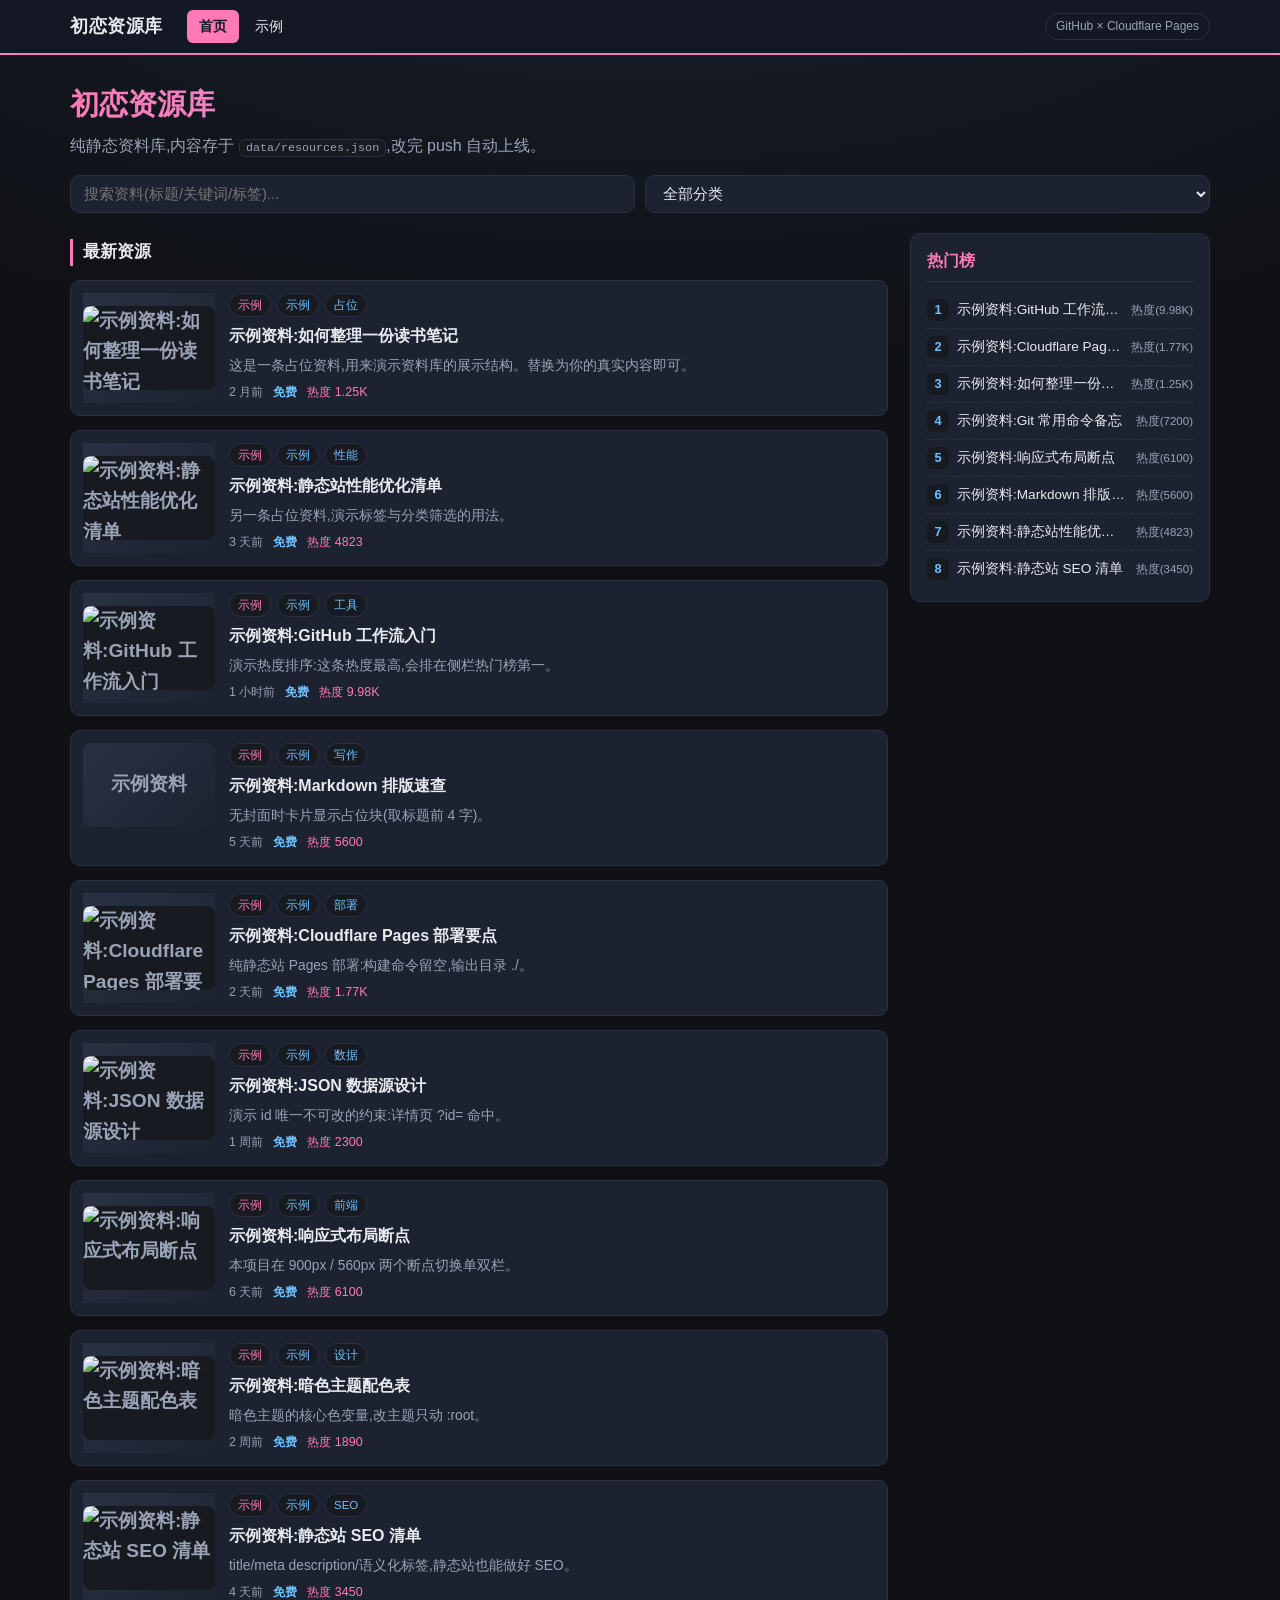
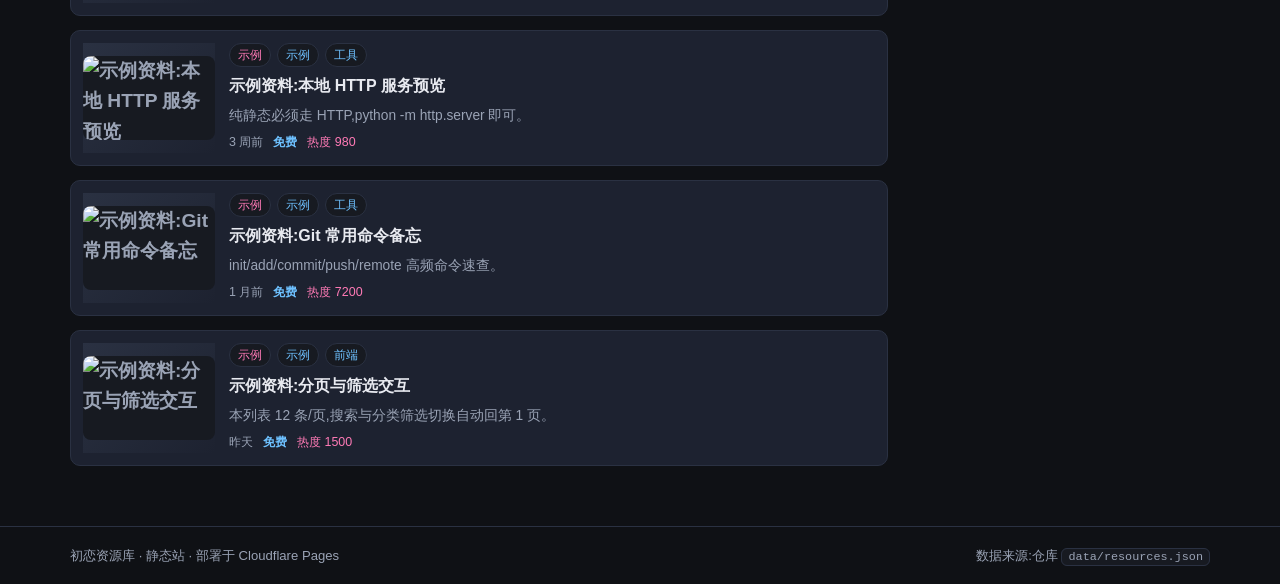
==== index.html @ 0c2ec6d4 "feat: adopt vip.gamers520.com layout (multi-nav + list + sidebar hot-rank + pager) and add cover/hot" ====
<!DOCTYPE html>
<html lang="zh-CN">
<head>
  <meta charset="UTF-8" />
  <meta name="viewport" content="width=device-width, initial-scale=1.0" />
  <title>初恋资源库</title>
  <meta name="description" content="初恋资源库 —— 一个轻量静态资料库,通过 GitHub + Cloudflare Pages 部署。" />
  <link rel="stylesheet" href="assets/styles.css" />
</head>
<body>
  <header class="site-header">
    <div class="wrap nav">
      <a class="brand" href="index.html">初恋资源库</a>
      <nav class="nav-cats" id="nav-cats"><!-- 顶部多栏目导航:首页 + 各分类,由 app.js 从数据生成 --></nav>
      <span class="tag">GitHub × Cloudflare Pages</span>
    </div>
  </header>

  <main class="wrap">
    <section class="hero">
      <h1>初恋资源库</h1>
      <p class="lead">纯静态资料库,内容存于 <code>data/resources.json</code>,改完 push 自动上线。</p>
      <div class="controls">
        <input id="search" type="search" placeholder="搜索资料(标题/关键词/标签)..." aria-label="搜索" />
        <select id="filter-category" aria-label="按分类筛选"></select>
      </div>
    </section>

    <div class="content-grid">
      <!-- 主列表区(左图右文卡片 + 分页) -->
      <section class="list-col">
        <div class="section-title">最新资源</div>
        <div id="catalog" class="catalog" aria-live="polite">
          <p class="muted">正在加载资料列表...</p>
        </div>
        <nav id="pager" class="pager" aria-label="分页"></nav>
      </section>

      <!-- 侧栏热门榜(参考站版式) -->
      <aside class="side-col" id="sidebar"></aside>
    </div>
  </main>

  <footer class="site-footer">
    <div class="wrap">
      <span>初恋资源库 · 静态站 · 部署于 Cloudflare Pages</span>
      <span class="muted">数据来源:仓库 <code>data/resources.json</code></span>
    </div>
  </footer>

  <script src="assets/app.js"></script>
</body>
</html>
---- assets/styles.css ----
:root {
  --bg: #0f1115;
  --bg-soft: #171a21;
  --card: #1d2230;
  --card-hover: #242b3b;
  --text: #e8eaf0;
  --muted: #9aa3b5;
  --accent: #ff7ab6;
  --accent-2: #6ec1ff;
  --border: #2a3142;
  --radius: 10px;
  --max: 1180px;
}

* { box-sizing: border-box; }
html { scroll-behavior: smooth; }
body {
  margin: 0;
  font-family: -apple-system, BlinkMacSystemFont, "Segoe UI", "PingFang SC", "Microsoft YaHei", Roboto, Helvetica, Arial, sans-serif;
  background: radial-gradient(1200px 600px at 50% -10%, #1a2030, var(--bg));
  color: var(--text);
  line-height: 1.6;
}
.wrap { max-width: var(--max); margin: 0 auto; padding: 0 20px; }
a { color: var(--accent-2); text-decoration: none; }
a:hover { text-decoration: underline; }
code {
  background: var(--bg-soft);
  border: 1px solid var(--border);
  border-radius: 6px;
  padding: 1px 6px;
  font-size: 0.9em;
}
.muted { color: var(--muted); }

/* ===== 顶部导航(深色,参考站式) ===== */
.site-header {
  position: sticky;
  top: 0;
  z-index: 20;
  background: #141824;
  border-bottom: 2px solid var(--accent);
}
.site-header .nav {
  display: flex;
  align-items: center;
  gap: 16px;
  padding: 10px 20px;
  flex-wrap: wrap;
}
.brand { font-weight: 800; font-size: 1.1rem; color: var(--text); letter-spacing: 0.5px; }
.brand:hover { color: var(--accent); text-decoration: none; }
.nav-cats { display: flex; flex-wrap: wrap; gap: 4px; margin-left: 8px; }
.nav-item {
  color: var(--text);
  font-size: 0.9rem;
  padding: 5px 12px;
  border-radius: 6px;
  white-space: nowrap;
}
.nav-item:hover { background: var(--card-hover); color: var(--accent-2); text-decoration: none; }
.nav-item.active { background: var(--accent); color: #141824; font-weight: 600; }
.tag {
  color: var(--muted);
  font-size: 0.75rem;
  border: 1px solid var(--border);
  border-radius: 999px;
  padding: 3px 10px;
  margin-left: auto;
}

/* ===== 顶部 hero ===== */
.hero { padding: 26px 0 10px; }
.hero h1 {
  margin: 0 0 6px;
  font-size: 1.8rem;
  background: linear-gradient(90deg, var(--accent), var(--accent-2));
  -webkit-background-clip: text;
  background-clip: text;
  color: transparent;
}
.lead { color: var(--muted); margin: 0 0 16px; max-width: 680px; }
.controls { display: flex; gap: 10px; flex-wrap: wrap; }
.controls input, .controls select {
  flex: 1 1 220px;
  background: var(--card);
  border: 1px solid var(--border);
  color: var(--text);
  border-radius: var(--radius);
  padding: 9px 13px;
  font-size: 0.92rem;
  outline: none;
}
.controls input:focus, .controls select:focus { border-color: var(--accent-2); }

/* ===== 主列表 + 侧栏 两栏布局 ===== */
.content-grid {
  display: grid;
  grid-template-columns: 1fr 300px;
  gap: 22px;
  padding: 10px 0 40px;
}
.section-title {
  font-size: 1.05rem;
  font-weight: 700;
  color: var(--text);
  border-left: 3px solid var(--accent);
  padding-left: 10px;
  margin: 6px 0 14px;
}

/* ===== 主列表卡片(左图右文)===== */
.catalog { display: flex; flex-direction: column; gap: 14px; }
.card {
  display: flex;
  gap: 14px;
  background: var(--card);
  border: 1px solid var(--border);
  border-radius: var(--radius);
  padding: 12px;
  transition: transform 0.12s ease, background 0.12s ease, border-color 0.12s ease;
}
.card:hover { transform: translateY(-1px); background: var(--card-hover); border-color: var(--accent-2); }
.cover-wrap { flex: 0 0 132px; width: 132px; }
.cover {
  width: 132px;
  height: 84px;
  object-fit: cover;
  border-radius: 8px;
  display: block;
  background: var(--bg-soft);
}
.cover-fallback {
  display: flex;
  align-items: center;
  justify-content: center;
  background: linear-gradient(135deg, #2a3142, #1d2230);
  color: var(--muted);
  font-size: 1.2rem;
  font-weight: 700;
}
.card-main { flex: 1; min-width: 0; display: flex; flex-direction: column; gap: 6px; }
.chips { display: flex; flex-wrap: wrap; gap: 6px; }
.chip {
  font-size: 0.72rem;
  padding: 2px 8px;
  border-radius: 999px;
  background: var(--bg-soft);
  border: 1px solid var(--border);
  color: var(--accent-2);
}
.chip.cat { color: var(--accent); }
.card h3 { margin: 0; font-size: 1rem; }
.card h3 a { color: var(--text); }
.card h3 a:hover { color: var(--accent); text-decoration: none; }
.card .summary { margin: 0; color: var(--muted); font-size: 0.86rem; }
.card .meta { display: flex; flex-wrap: wrap; gap: 10px; font-size: 0.78rem; color: var(--muted); }
.card .meta .free { color: var(--accent-2); font-weight: 600; }
.card .meta .hot { color: var(--accent); }
.empty { grid-column: 1 / -1; text-align: center; padding: 30px 0; color: var(--muted); }

/* ===== 分页 ===== */
.pager { display: flex; gap: 6px; justify-content: center; flex-wrap: wrap; margin-top: 22px; }
.pager.hidden { display: none; }
.page-btn {
  min-width: 36px;
  padding: 6px 10px;
  background: var(--card);
  border: 1px solid var(--border);
  color: var(--text);
  border-radius: 8px;
  font-size: 0.85rem;
  cursor: pointer;
}
.page-btn:hover:not(:disabled) { border-color: var(--accent-2); }
.page-btn.active { background: var(--accent); color: #141824; font-weight: 700; border-color: var(--accent); }
.page-btn:disabled { opacity: 0.4; cursor: not-allowed; }

/* ===== 侧栏热门榜 ===== */
.side-col { position: sticky; top: 76px; align-self: start; }
.side-box {
  background: var(--card);
  border: 1px solid var(--border);
  border-radius: var(--radius);
  padding: 14px 16px;
}
.side-box h4 {
  margin: 0 0 10px;
  font-size: 1rem;
  font-weight: 700;
  color: var(--accent);
  border-bottom: 1px solid var(--border);
  padding-bottom: 8px;
}
.rank-list { list-style: none; margin: 0; padding: 0; }
.rank-list li {
  display: flex;
  align-items: center;
  gap: 8px;
  padding: 7px 0;
  border-bottom: 1px dashed var(--border);
  font-size: 0.85rem;
}
.rank-list li:last-child { border-bottom: none; }
.rank-num {
  flex: 0 0 22px;
  width: 22px;
  height: 22px;
  border-radius: 6px;
  background: var(--bg-soft);
  color: var(--accent-2);
  font-weight: 700;
  display: inline-flex;
  align-items: center;
  justify-content: center;
  font-size: 0.8rem;
}
.rank-list a { flex: 1; color: var(--text); white-space: nowrap; overflow: hidden; text-overflow: ellipsis; }
.rank-list a:hover { color: var(--accent); }
.rank-hot { color: var(--muted); font-size: 0.72rem; white-space: nowrap; }

/* ===== 详情页 ===== */
.detail { padding: 26px 0 40px; }
.detail .back { display: inline-block; margin-bottom: 14px; color: var(--muted); }
.detail-head { display: flex; gap: 20px; margin-bottom: 20px; }
.detail-cover-wrap { flex: 0 0 240px; }
.detail-cover {
  width: 240px;
  height: 150px;
  object-fit: cover;
  border-radius: var(--radius);
  border: 1px solid var(--border);
  background: var(--bg-soft);
}
.detail-title h1 { margin: 0 0 10px; font-size: 1.7rem; }
.detail .meta { display: flex; flex-wrap: wrap; gap: 10px; align-items: center; }
.detail .meta .free { color: var(--accent-2); font-weight: 600; }
.detail .meta .hot { color: var(--accent); font-size: 0.85rem; }
.detail .body {
  background: var(--card);
  border: 1px solid var(--border);
  border-radius: var(--radius);
  padding: 22px;
}
.detail .body p { margin: 0 0 12px; }

/* ===== 页脚 ===== */
.site-footer { border-top: 1px solid var(--border); padding: 18px 0; margin-top: 20px; }
.site-footer .wrap { display: flex; justify-content: space-between; flex-wrap: wrap; gap: 8px; font-size: 0.82rem; color: var(--muted); }

/* ===== 响应式 ===== */
@media (max-width: 900px) {
  .content-grid { grid-template-columns: 1fr; }
  .side-col { position: static; }
  .side-box { margin-bottom: 14px; }
}
@media (max-width: 560px) {
  .hero h1 { font-size: 1.5rem; }
  .card { flex-direction: column; }
  .cover-wrap { flex: 0 0 auto; width: 100%; }
  .cover, .detail-cover { width: 100%; height: 160px; }
  .detail-head { flex-direction: column; }
  .detail-cover-wrap { flex: 0 0 auto; }
  .detail-cover { width: 100%; }
}
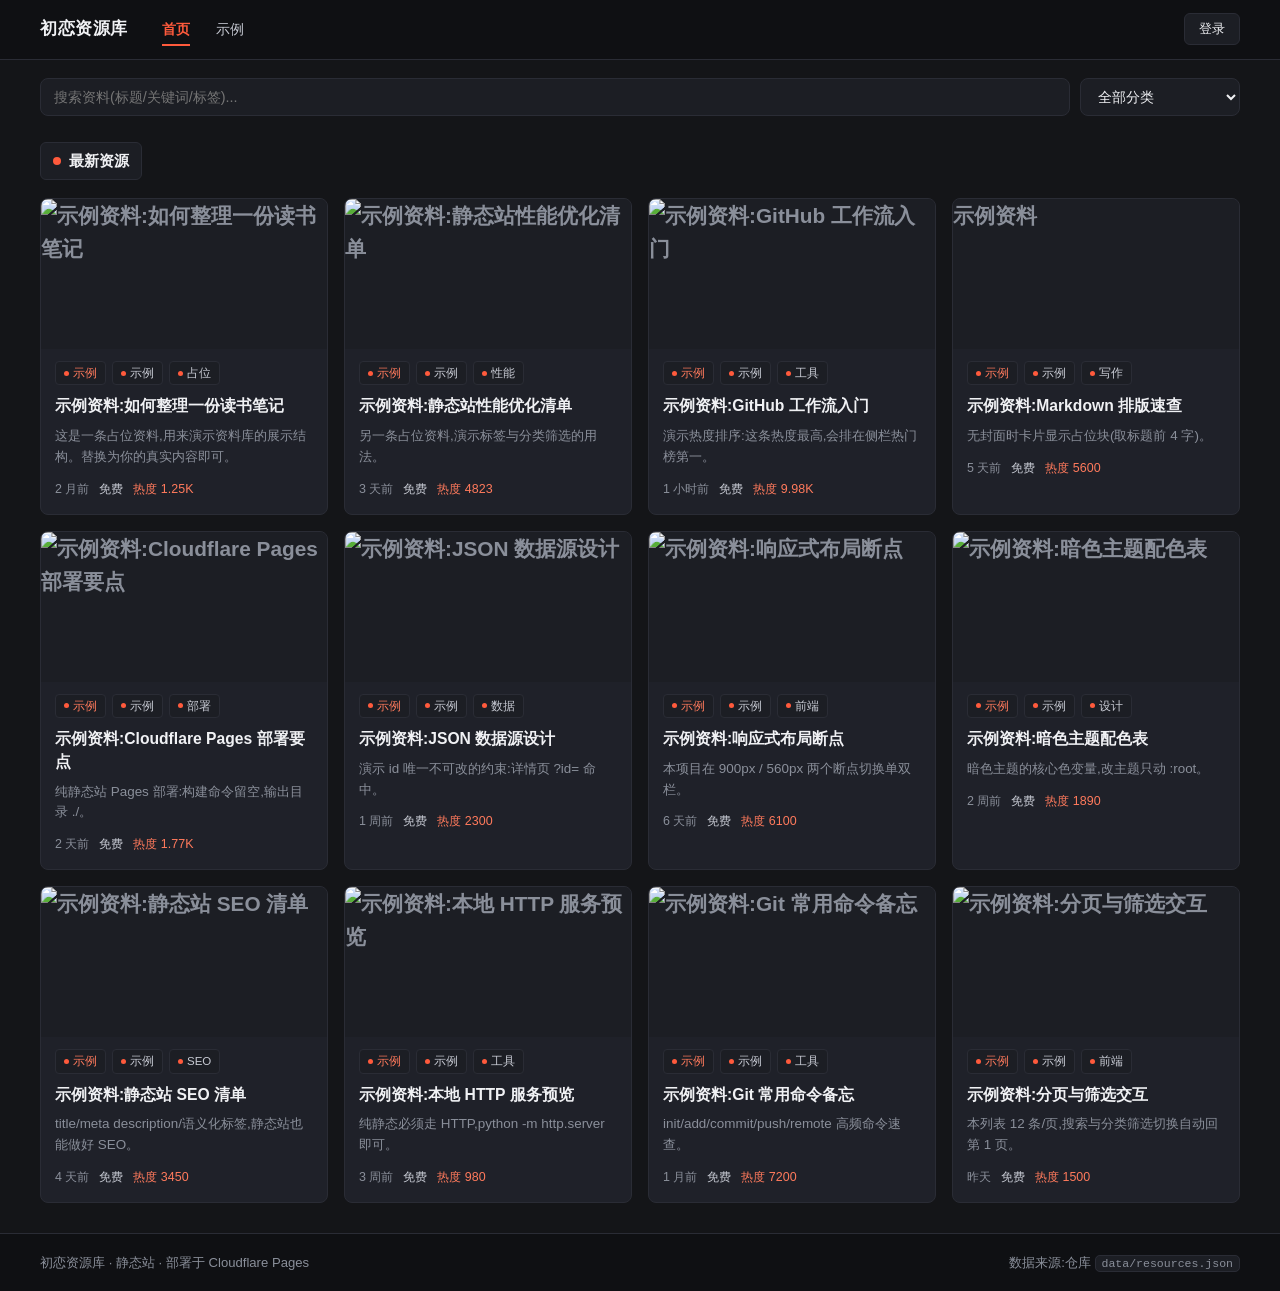
==== commit 11503e7e: "style: adopt gamers520 look — cover-top grid cards, restrained dark palette, multi-nav topbar (drop " ====
--- a/index.html
+++ b/index.html
@@ -11,34 +11,25 @@
   <header class="site-header">
     <div class="wrap nav">
       <a class="brand" href="index.html">初恋资源库</a>
-      <nav class="nav-cats" id="nav-cats"><!-- 顶部多栏目导航:首页 + 各分类,由 app.js 从数据生成 --></nav>
-      <span class="tag">GitHub × Cloudflare Pages</span>
+      <nav class="nav-cats" id="nav-cats"><!-- 顶部多分类导航:首页 + 各分类,由 app.js 从数据生成 --></nav>
+      <button class="login-btn" type="button">登录</button>
     </div>
   </header>
 
   <main class="wrap">
-    <section class="hero">
-      <h1>初恋资源库</h1>
-      <p class="lead">纯静态资料库,内容存于 <code>data/resources.json</code>,改完 push 自动上线。</p>
-      <div class="controls">
-        <input id="search" type="search" placeholder="搜索资料(标题/关键词/标签)..." aria-label="搜索" />
-        <select id="filter-category" aria-label="按分类筛选"></select>
-      </div>
+    <section class="controls">
+      <input id="search" type="search" placeholder="搜索资料(标题/关键词/标签)..." aria-label="搜索" />
+      <select id="filter-category" aria-label="按分类筛选"></select>
     </section>
 
-    <div class="content-grid">
-      <!-- 主列表区(左图右文卡片 + 分页) -->
-      <section class="list-col">
-        <div class="section-title">最新资源</div>
-        <div id="catalog" class="catalog" aria-live="polite">
-          <p class="muted">正在加载资料列表...</p>
-        </div>
-        <nav id="pager" class="pager" aria-label="分页"></nav>
-      </section>
+    <div class="section-title" id="section-title">最新资源</div>
 
-      <!-- 侧栏热门榜(参考站版式) -->
-      <aside class="side-col" id="sidebar"></aside>
-    </div>
+    <!-- 主列表:封面在上网格卡片 -->
+    <section id="catalog" class="catalog" aria-live="polite">
+      <p class="muted">正在加载资料列表...</p>
+    </section>
+
+    <nav id="pager" class="pager" aria-label="分页"></nav>
   </main>
 
   <footer class="site-footer">
--- a/assets/styles.css
+++ b/assets/styles.css
@@ -1,15 +1,17 @@
+/* 初恋资源库 —— 参考 vip.gamers520.com 版式:深底 + 克制配色 + 封面在上网格卡片 */
 :root {
-  --bg: #0f1115;
-  --bg-soft: #171a21;
-  --card: #1d2230;
-  --card-hover: #242b3b;
-  --text: #e8eaf0;
-  --muted: #9aa3b5;
-  --accent: #ff7ab6;
-  --accent-2: #6ec1ff;
-  --border: #2a3142;
-  --radius: 10px;
-  --max: 1180px;
+  --bg: #141518;            /* 近黑底 */
+  --bg-soft: #1c1e24;
+  --card: #1f2129;         /* 深灰卡片 */
+  --card-hover: #262832;
+  --text: #f0f1f4;         /* 亮文字 */
+  --text-2: #c7cad3;
+  --muted: #8a8f9a;
+  --border: #2a2c35;
+  --accent: #ff5a3c;       /* 橙红点缀(参考站标签用色,克制) */
+  --accent-soft: #ff7a5c;
+  --radius: 8px;
+  --max: 1240px;
 }
 
 * { box-sizing: border-box; }
@@ -17,225 +19,201 @@
 body {
   margin: 0;
   font-family: -apple-system, BlinkMacSystemFont, "Segoe UI", "PingFang SC", "Microsoft YaHei", Roboto, Helvetica, Arial, sans-serif;
-  background: radial-gradient(1200px 600px at 50% -10%, #1a2030, var(--bg));
+  background: var(--bg);
   color: var(--text);
   line-height: 1.6;
 }
 .wrap { max-width: var(--max); margin: 0 auto; padding: 0 20px; }
-a { color: var(--accent-2); text-decoration: none; }
-a:hover { text-decoration: underline; }
+a { color: inherit; text-decoration: none; }
+a:hover { color: var(--accent-soft); }
 code {
   background: var(--bg-soft);
   border: 1px solid var(--border);
-  border-radius: 6px;
+  border-radius: 5px;
   padding: 1px 6px;
-  font-size: 0.9em;
+  font-size: 0.88em;
 }
 .muted { color: var(--muted); }
 
-/* ===== 顶部导航(深色,参考站式) ===== */
+/* ===== 顶部多分类导航(深底白字,参考站顶栏) ===== */
 .site-header {
   position: sticky;
   top: 0;
-  z-index: 20;
-  background: #141824;
-  border-bottom: 2px solid var(--accent);
+  z-index: 30;
+  background: #0f1013;
+  border-bottom: 1px solid var(--border);
 }
 .site-header .nav {
   display: flex;
   align-items: center;
+  gap: 10px;
+  padding: 12px 20px;
+  flex-wrap: wrap;
+}
+.brand { font-weight: 800; font-size: 1.05rem; color: var(--text); letter-spacing: 0.5px; }
+.brand:hover { color: var(--accent); }
+.nav-cats { display: flex; flex-wrap: wrap; gap: 2px; margin-left: 12px; }
+.nav-item {
+  color: var(--text-2);
+  font-size: 0.88rem;
+  padding: 6px 12px;
+  border-radius: 6px;
+  white-space: nowrap;
+  position: relative;
+}
+.nav-item:hover { color: var(--text); background: var(--bg-soft); }
+.nav-item.active { color: var(--accent); font-weight: 600; }
+.nav-item.active::after {
+  content: "";
+  position: absolute;
+  left: 12px; right: 12px; bottom: 1px;
+  height: 2px;
+  background: var(--accent);
+}
+.login-btn {
+  margin-left: auto;
+  background: var(--bg-soft);
+  border: 1px solid var(--border);
+  color: var(--text);
+  padding: 6px 14px;
+  border-radius: 6px;
+  font-size: 0.82rem;
+  cursor: pointer;
+}
+.login-btn:hover { border-color: var(--accent); }
+
+/* ===== 控制条(搜索 + 分类筛选) ===== */
+.controls { display: flex; gap: 10px; flex-wrap: wrap; padding: 18px 0 8px; }
+.controls input, .controls select {
+  background: var(--bg-soft);
+  border: 1px solid var(--border);
+  color: var(--text);
+  border-radius: var(--radius);
+  padding: 9px 13px;
+  font-size: 0.9rem;
+  outline: none;
+}
+.controls input { flex: 1 1 280px; }
+.controls select { flex: 0 0 auto; min-width: 160px; }
+.controls input:focus, .controls select:focus { border-color: var(--accent); }
+
+/* ===== 章节标题(参考站 24/7 那种小节) ===== */
+.section-title {
+  display: inline-flex;
+  align-items: center;
+  gap: 8px;
+  margin: 18px 0 14px;
+  padding: 6px 12px;
+  background: var(--bg-soft);
+  border: 1px solid var(--border);
+  border-radius: 6px;
+  font-size: 0.95rem;
+  font-weight: 700;
+  color: var(--text);
+}
+.section-title::before { content: ""; width: 8px; height: 8px; border-radius: 50%; background: var(--accent); }
+
+/* ===== 主列表:封面在上网格卡片 ===== */
+.catalog {
+  display: grid;
+  grid-template-columns: repeat(auto-fill, minmax(240px, 1fr));
   gap: 16px;
-  padding: 10px 20px;
-  flex-wrap: wrap;
-}
-.brand { font-weight: 800; font-size: 1.1rem; color: var(--text); letter-spacing: 0.5px; }
-.brand:hover { color: var(--accent); text-decoration: none; }
-.nav-cats { display: flex; flex-wrap: wrap; gap: 4px; margin-left: 8px; }
-.nav-item {
-  color: var(--text);
-  font-size: 0.9rem;
-  padding: 5px 12px;
-  border-radius: 6px;
-  white-space: nowrap;
-}
-.nav-item:hover { background: var(--card-hover); color: var(--accent-2); text-decoration: none; }
-.nav-item.active { background: var(--accent); color: #141824; font-weight: 600; }
-.tag {
+  padding: 4px 0 10px;
+}
+.card {
+  background: var(--card);
+  border: 1px solid var(--border);
+  border-radius: var(--radius);
+  overflow: hidden;
+  display: flex;
+  flex-direction: column;
+  transition: transform 0.12s ease, border-color 0.12s ease;
+}
+.card:hover { transform: translateY(-2px); border-color: #3a3d48; }
+.card .cover-wrap { display: block; }
+.card .cover {
+  width: 100%;
+  height: 150px;
+  object-fit: cover;
+  display: block;
+  background: var(--bg-soft);
+}
+.cover-fallback {
+  display: flex;
+  align-items: center;
+  justify-content: center;
+  background: linear-gradient(135deg, #2a2c35, #1c1e24);
   color: var(--muted);
-  font-size: 0.75rem;
-  border: 1px solid var(--border);
-  border-radius: 999px;
-  padding: 3px 10px;
-  margin-left: auto;
-}
-
-/* ===== 顶部 hero ===== */
-.hero { padding: 26px 0 10px; }
-.hero h1 {
-  margin: 0 0 6px;
-  font-size: 1.8rem;
-  background: linear-gradient(90deg, var(--accent), var(--accent-2));
-  -webkit-background-clip: text;
-  background-clip: text;
-  color: transparent;
-}
-.lead { color: var(--muted); margin: 0 0 16px; max-width: 680px; }
-.controls { display: flex; gap: 10px; flex-wrap: wrap; }
-.controls input, .controls select {
-  flex: 1 1 220px;
-  background: var(--card);
-  border: 1px solid var(--border);
-  color: var(--text);
-  border-radius: var(--radius);
-  padding: 9px 13px;
-  font-size: 0.92rem;
-  outline: none;
-}
-.controls input:focus, .controls select:focus { border-color: var(--accent-2); }
-
-/* ===== 主列表 + 侧栏 两栏布局 ===== */
-.content-grid {
-  display: grid;
-  grid-template-columns: 1fr 300px;
-  gap: 22px;
-  padding: 10px 0 40px;
-}
-.section-title {
-  font-size: 1.05rem;
-  font-weight: 700;
-  color: var(--text);
-  border-left: 3px solid var(--accent);
-  padding-left: 10px;
-  margin: 6px 0 14px;
-}
-
-/* ===== 主列表卡片(左图右文)===== */
-.catalog { display: flex; flex-direction: column; gap: 14px; }
-.card {
-  display: flex;
-  gap: 14px;
-  background: var(--card);
-  border: 1px solid var(--border);
-  border-radius: var(--radius);
-  padding: 12px;
-  transition: transform 0.12s ease, background 0.12s ease, border-color 0.12s ease;
-}
-.card:hover { transform: translateY(-1px); background: var(--card-hover); border-color: var(--accent-2); }
-.cover-wrap { flex: 0 0 132px; width: 132px; }
-.cover {
-  width: 132px;
-  height: 84px;
-  object-fit: cover;
-  border-radius: 8px;
-  display: block;
-  background: var(--bg-soft);
-}
-.cover-fallback {
-  display: flex;
-  align-items: center;
-  justify-content: center;
-  background: linear-gradient(135deg, #2a3142, #1d2230);
-  color: var(--muted);
-  font-size: 1.2rem;
-  font-weight: 700;
-}
-.card-main { flex: 1; min-width: 0; display: flex; flex-direction: column; gap: 6px; }
+  font-size: 1.3rem;
+  font-weight: 800;
+}
+.card-body {
+  display: flex;
+  flex-direction: column;
+  gap: 8px;
+  padding: 12px 14px 14px;
+}
 .chips { display: flex; flex-wrap: wrap; gap: 6px; }
 .chip {
   font-size: 0.72rem;
   padding: 2px 8px;
-  border-radius: 999px;
-  background: var(--bg-soft);
-  border: 1px solid var(--border);
-  color: var(--accent-2);
-}
-.chip.cat { color: var(--accent); }
-.card h3 { margin: 0; font-size: 1rem; }
+  border-radius: 4px;
+  background: var(--bg-soft);
+  border: 1px solid var(--border);
+  color: var(--text-2);
+  display: inline-flex;
+  align-items: center;
+  gap: 4px;
+}
+.chip::before { content: ""; width: 5px; height: 5px; border-radius: 50%; background: var(--accent); }
+.chip.cat { color: var(--accent-soft); }
+.card h3 { margin: 2px 0 0; font-size: 0.98rem; font-weight: 600; line-height: 1.45; }
 .card h3 a { color: var(--text); }
-.card h3 a:hover { color: var(--accent); text-decoration: none; }
-.card .summary { margin: 0; color: var(--muted); font-size: 0.86rem; }
-.card .meta { display: flex; flex-wrap: wrap; gap: 10px; font-size: 0.78rem; color: var(--muted); }
-.card .meta .free { color: var(--accent-2); font-weight: 600; }
-.card .meta .hot { color: var(--accent); }
+.card h3 a:hover { color: var(--accent-soft); }
+.card .summary { margin: 0; color: var(--muted); font-size: 0.84rem; line-height: 1.55; display: -webkit-box; -webkit-line-clamp: 2; -webkit-box-orient: vertical; overflow: hidden; }
+.card .meta { display: flex; flex-wrap: wrap; gap: 10px; font-size: 0.78rem; color: var(--muted); margin-top: auto; padding-top: 4px; }
+.card .meta .free { color: var(--text-2); }
+.card .meta .hot { color: var(--accent-soft); }
 .empty { grid-column: 1 / -1; text-align: center; padding: 30px 0; color: var(--muted); }
 
 /* ===== 分页 ===== */
-.pager { display: flex; gap: 6px; justify-content: center; flex-wrap: wrap; margin-top: 22px; }
+.pager { display: flex; gap: 6px; justify-content: center; flex-wrap: wrap; margin: 22px 0 30px; }
 .pager.hidden { display: none; }
 .page-btn {
   min-width: 36px;
-  padding: 6px 10px;
-  background: var(--card);
-  border: 1px solid var(--border);
-  color: var(--text);
-  border-radius: 8px;
+  padding: 6px 12px;
+  background: var(--bg-soft);
+  border: 1px solid var(--border);
+  color: var(--text);
+  border-radius: 6px;
   font-size: 0.85rem;
   cursor: pointer;
 }
-.page-btn:hover:not(:disabled) { border-color: var(--accent-2); }
-.page-btn.active { background: var(--accent); color: #141824; font-weight: 700; border-color: var(--accent); }
-.page-btn:disabled { opacity: 0.4; cursor: not-allowed; }
-
-/* ===== 侧栏热门榜 ===== */
-.side-col { position: sticky; top: 76px; align-self: start; }
-.side-box {
-  background: var(--card);
-  border: 1px solid var(--border);
-  border-radius: var(--radius);
-  padding: 14px 16px;
-}
-.side-box h4 {
-  margin: 0 0 10px;
-  font-size: 1rem;
-  font-weight: 700;
-  color: var(--accent);
-  border-bottom: 1px solid var(--border);
-  padding-bottom: 8px;
-}
-.rank-list { list-style: none; margin: 0; padding: 0; }
-.rank-list li {
-  display: flex;
-  align-items: center;
-  gap: 8px;
-  padding: 7px 0;
-  border-bottom: 1px dashed var(--border);
-  font-size: 0.85rem;
-}
-.rank-list li:last-child { border-bottom: none; }
-.rank-num {
-  flex: 0 0 22px;
-  width: 22px;
-  height: 22px;
-  border-radius: 6px;
-  background: var(--bg-soft);
-  color: var(--accent-2);
-  font-weight: 700;
-  display: inline-flex;
-  align-items: center;
-  justify-content: center;
-  font-size: 0.8rem;
-}
-.rank-list a { flex: 1; color: var(--text); white-space: nowrap; overflow: hidden; text-overflow: ellipsis; }
-.rank-list a:hover { color: var(--accent); }
-.rank-hot { color: var(--muted); font-size: 0.72rem; white-space: nowrap; }
+.page-btn:hover:not(:disabled) { border-color: var(--accent); }
+.page-btn.active { background: var(--accent); color: #fff; font-weight: 700; border-color: var(--accent); }
+.page-btn:disabled { opacity: 0.35; cursor: not-allowed; }
+
+/* ===== 侧栏(网格卡片布局下隐藏;保留结构供将来启用) ===== */
+.side-col { display: none; }
 
 /* ===== 详情页 ===== */
 .detail { padding: 26px 0 40px; }
 .detail .back { display: inline-block; margin-bottom: 14px; color: var(--muted); }
+.detail .back:hover { color: var(--accent-soft); }
 .detail-head { display: flex; gap: 20px; margin-bottom: 20px; }
-.detail-cover-wrap { flex: 0 0 240px; }
+.detail-cover-wrap { flex: 0 0 280px; }
 .detail-cover {
-  width: 240px;
-  height: 150px;
+  width: 100%;
+  height: 160px;
   object-fit: cover;
   border-radius: var(--radius);
   border: 1px solid var(--border);
   background: var(--bg-soft);
 }
-.detail-title h1 { margin: 0 0 10px; font-size: 1.7rem; }
+.detail-title h1 { margin: 0 0 10px; font-size: 1.6rem; line-height: 1.4; }
 .detail .meta { display: flex; flex-wrap: wrap; gap: 10px; align-items: center; }
-.detail .meta .free { color: var(--accent-2); font-weight: 600; }
-.detail .meta .hot { color: var(--accent); font-size: 0.85rem; }
+.detail .meta .free { color: var(--text-2); }
+.detail .meta .hot { color: var(--accent-soft); font-size: 0.85rem; }
 .detail .body {
   background: var(--card);
   border: 1px solid var(--border);
@@ -245,21 +223,17 @@
 .detail .body p { margin: 0 0 12px; }
 
 /* ===== 页脚 ===== */
-.site-footer { border-top: 1px solid var(--border); padding: 18px 0; margin-top: 20px; }
+.site-footer { border-top: 1px solid var(--border); padding: 18px 0; margin-top: 20px; background: #0f1013; }
 .site-footer .wrap { display: flex; justify-content: space-between; flex-wrap: wrap; gap: 8px; font-size: 0.82rem; color: var(--muted); }
 
 /* ===== 响应式 ===== */
-@media (max-width: 900px) {
-  .content-grid { grid-template-columns: 1fr; }
-  .side-col { position: static; }
-  .side-box { margin-bottom: 14px; }
-}
-@media (max-width: 560px) {
-  .hero h1 { font-size: 1.5rem; }
-  .card { flex-direction: column; }
-  .cover-wrap { flex: 0 0 auto; width: 100%; }
-  .cover, .detail-cover { width: 100%; height: 160px; }
+@media (max-width: 720px) {
+  .catalog { grid-template-columns: repeat(2, 1fr); }
+  .card .cover { height: 140px; }
+  .login-btn { display: none; }
+}
+@media (max-width: 460px) {
+  .catalog { grid-template-columns: 1fr; }
   .detail-head { flex-direction: column; }
-  .detail-cover-wrap { flex: 0 0 auto; }
-  .detail-cover { width: 100%; }
-}
+  .detail-cover-wrap { flex: 0 0 auto; width: 100%; }
+}
